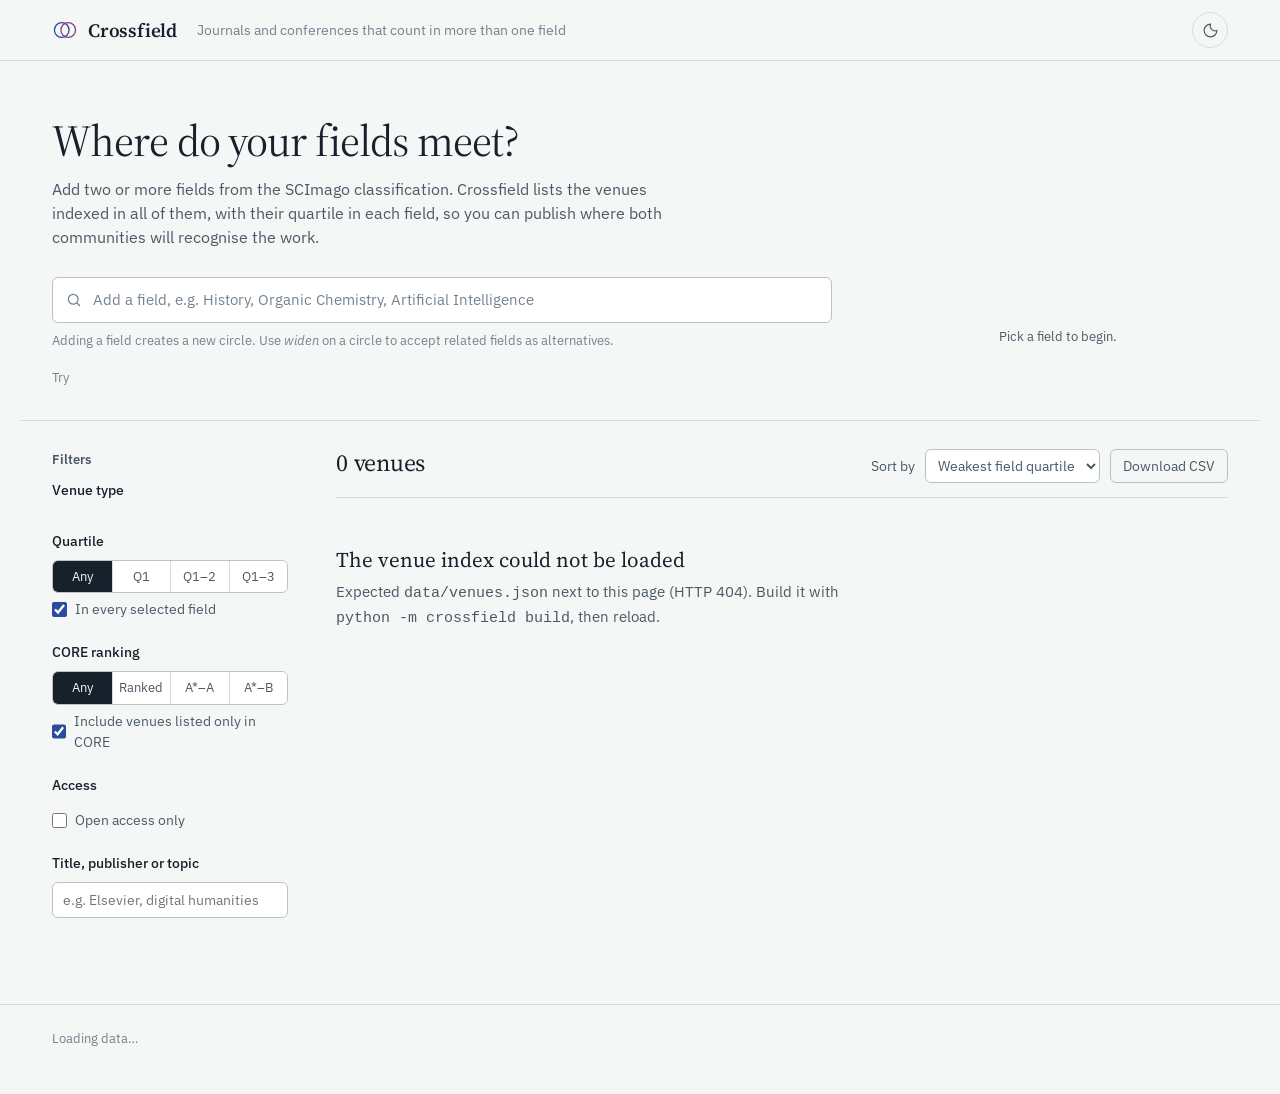
==== site/index.html @ 9af400eb "done basic implementation" ====
<!doctype html>
<html lang="en">
<head>
  <meta charset="utf-8">
  <meta name="viewport" content="width=device-width, initial-scale=1">
  <title>Crossfield</title>
  <meta name="description" content="Find journals and conferences that count in more than one scientific field, from SCImago and CORE rankings.">
  <link rel="icon" href="assets/favicon.svg" type="image/svg+xml">
  <link rel="preconnect" href="https://fonts.googleapis.com">
  <link rel="preconnect" href="https://fonts.gstatic.com" crossorigin>
  <link href="https://fonts.googleapis.com/css2?family=IBM+Plex+Sans:ital,wght@0,400;0,500;0,600;1,400&family=Source+Serif+4:ital,opsz,wght@0,8..60,400;0,8..60,600;1,8..60,400&display=swap" rel="stylesheet">
  <link rel="stylesheet" href="assets/style.css">
  <script src="assets/app.js" defer></script>
</head>
<body>
  <header class="masthead">
    <div class="wrap masthead-row">
      <a class="brand" href="./" aria-label="Crossfield, start over">
        <svg class="brand-mark" viewBox="0 0 32 32" aria-hidden="true"><circle cx="12" cy="16" r="9"/><circle cx="20" cy="16" r="9"/></svg>
        <span>Crossfield</span>
      </a>
      <p class="tagline">Journals and conferences that count in more than one field</p>
      <button class="theme-toggle" type="button" id="theme-toggle" aria-label="Switch colour theme">
        <svg viewBox="0 0 24 24" aria-hidden="true"><path d="M12 3a9 9 0 1 0 9 9 7 7 0 0 1-9-9z"/></svg>
      </button>
    </div>
  </header>

  <main>
    <section class="query wrap" aria-labelledby="query-title">
      <div class="query-text">
        <h1 id="query-title">Where do your fields meet?</h1>
        <p class="lede">Add two or more fields from the SCImago classification. Crossfield lists the venues indexed in all of them, with their quartile in each field, so you can publish where both communities will recognise the work.</p>

        <ol class="sectors" id="sectors" aria-label="Selected fields"></ol>

        <div class="add-field">
          <label for="field-input" class="visually-hidden">Add a field</label>
          <div class="combo" id="combo">
            <svg class="combo-icon" viewBox="0 0 24 24" aria-hidden="true"><circle cx="11" cy="11" r="6.5"/><path d="m20 20-4.2-4.2"/></svg>
            <input id="field-input" type="text" autocomplete="off" spellcheck="false"
                   placeholder="Add a field, e.g. History, Organic Chemistry, Artificial Intelligence"
                   role="combobox" aria-expanded="false" aria-controls="field-list" aria-autocomplete="list">
            <ul class="combo-list" id="field-list" role="listbox" hidden></ul>
          </div>
          <p class="hint" id="add-hint">Adding a field creates a new circle. Use <em>widen</em> on a circle to accept related fields as alternatives.</p>
        </div>

        <div class="presets" id="presets" aria-label="Examples">
          <span class="presets-label">Try</span>
        </div>
      </div>

      <figure class="diagram" aria-live="polite">
        <svg id="venn" viewBox="0 20 320 200" role="img" aria-label="Overlap of the selected fields"></svg>
        <figcaption id="venn-caption">Pick a field to begin.</figcaption>
      </figure>
    </section>

    <div class="notice wrap" id="notice" hidden></div>

    <section class="workspace wrap" id="workspace">
      <aside class="filters" aria-label="Filters">
        <details open id="filters-details">
          <summary>Filters</summary>

          <fieldset>
            <legend>Venue type</legend>
            <div id="type-filters" class="checks"></div>
          </fieldset>

          <fieldset>
            <legend>Quartile</legend>
            <div class="segmented" id="quartile-filter" role="radiogroup" aria-label="Minimum quartile">
              <button type="button" data-q="0" aria-pressed="true">Any</button>
              <button type="button" data-q="1">Q1</button>
              <button type="button" data-q="2">Q1–2</button>
              <button type="button" data-q="3">Q1–3</button>
            </div>
            <label class="check"><input type="checkbox" id="q-each" checked> In every selected field</label>
          </fieldset>

          <fieldset>
            <legend>CORE ranking</legend>
            <div class="segmented" id="core-filter" role="radiogroup" aria-label="CORE rank">
              <button type="button" data-core="any" aria-pressed="true">Any</button>
              <button type="button" data-core="ranked">Ranked</button>
              <button type="button" data-core="2">A*–A</button>
              <button type="button" data-core="3">A*–B</button>
            </div>
            <label class="check"><input type="checkbox" id="core-only" checked> Include venues listed only in CORE</label>
          </fieldset>

          <fieldset>
            <legend>Access</legend>
            <label class="check"><input type="checkbox" id="oa-only"> Open access only</label>
          </fieldset>

          <fieldset>
            <legend><label for="text-filter">Title, publisher or topic</label></legend>
            <input type="search" id="text-filter" class="text-input" placeholder="e.g. Elsevier, digital humanities">
          </fieldset>

          <fieldset id="match-fieldset" hidden>
            <legend>Overlap</legend>
            <label for="min-match" class="range-label">Indexed in <output id="min-match-out">all fields</output></label>
            <input type="range" id="min-match" min="1" max="2" step="1" value="2">
          </fieldset>
        </details>
      </aside>

      <section class="results" aria-labelledby="results-title">
        <div class="results-head">
          <h2 id="results-title"><span id="result-count">0</span> <span id="result-noun">venues</span></h2>
          <div class="results-tools">
            <label for="sort">Sort by</label>
            <select id="sort">
              <option value="balance">Weakest field quartile</option>
              <option value="sjr">SJR</option>
              <option value="h">H-index</option>
              <option value="core">CORE rank</option>
              <option value="title">Title</option>
            </select>
            <button type="button" class="button-quiet" id="export">Download CSV</button>
          </div>
        </div>
        <ol class="venues" id="venues"></ol>
        <div class="empty" id="empty" hidden></div>
        <button type="button" class="button-more" id="more" hidden>Show more</button>
      </section>
    </section>
  </main>

  <footer class="colophon">
    <div class="wrap" id="colophon">
      <p>Loading data…</p>
    </div>
  </footer>
</body>
</html>
---- site/assets/style.css ----
/* Crossfield — a quiet instrument for finding interdisciplinary venues.
   Two typefaces: Source Serif 4 for venue names and headings (they read as
   references), IBM Plex Sans with tabular figures for interface and metrics. */

:root {
  --paper: #f5f7f6;
  --surface: #ffffff;
  --ink: #17212b;
  --ink-2: #4b5966;
  --ink-3: #74828e;
  --rule: #d6dedb;
  --rule-strong: #b8c4c0;
  --link: #2a4c9e;
  --focus: #2a4c9e;

  /* fields — one colour per circle, in the order fields are added */
  --f0: #2a4c9e;
  --f1: #8e3f7e;
  --f2: #0f7b85;
  --f3: #946414;
  --f4: #5a5fb3;
  --f5: #5d7a26;

  /* SCImago quartile convention: green to red */
  --q1: #23774a;
  --q2: #a3b842;
  --q3: #e6a845;
  --q4: #c0442e;
  --q1-ink: #ffffff;
  --q2-ink: #17212b;
  --q3-ink: #17212b;
  --q4-ink: #ffffff;

  --serif: "Source Serif 4", "Iowan Old Style", Georgia, serif;
  --sans: "IBM Plex Sans", system-ui, -apple-system, "Segoe UI", sans-serif;
  --radius: 6px;
  color-scheme: light;
}

@media (prefers-color-scheme: dark) {
  :root:not([data-theme="light"]) {
    --paper: #101519;
    --surface: #161d22;
    --ink: #e2e8ec;
    --ink-2: #a9b5bf;
    --ink-3: #7f8c97;
    --rule: #26313a;
    --rule-strong: #384652;
    --link: #93b0f2;
    --focus: #93b0f2;
    --f0: #7f9ff0;
    --f1: #d58cc4;
    --f2: #5cc0c8;
    --f3: #d8a95a;
    --f4: #a3a7f0;
    --f5: #a5c46a;
    --q1: #3f9e69;
    --q2: #b7cb5a;
    --q3: #eab35e;
    --q4: #d9634c;
    --q1-ink: #0d1a12;
    --q4-ink: #1b0b07;
    color-scheme: dark;
  }
}
:root[data-theme="dark"] {
  --paper: #101519;
  --surface: #161d22;
  --ink: #e2e8ec;
  --ink-2: #a9b5bf;
  --ink-3: #7f8c97;
  --rule: #26313a;
  --rule-strong: #384652;
  --link: #93b0f2;
  --focus: #93b0f2;
  --f0: #7f9ff0;
  --f1: #d58cc4;
  --f2: #5cc0c8;
  --f3: #d8a95a;
  --f4: #a3a7f0;
  --f5: #a5c46a;
  --q1: #3f9e69;
  --q2: #b7cb5a;
  --q3: #eab35e;
  --q4: #d9634c;
  --q1-ink: #0d1a12;
  --q4-ink: #1b0b07;
  color-scheme: dark;
}

*, *::before, *::after { box-sizing: border-box; }

html { -webkit-text-size-adjust: 100%; }

body {
  margin: 0;
  background: var(--paper);
  color: var(--ink);
  font: 400 15px/1.5 var(--sans);
  font-variant-numeric: tabular-nums;
  -webkit-font-smoothing: antialiased;
}

a { color: var(--link); text-underline-offset: 2px; text-decoration-thickness: 1px; }
a:hover { text-decoration-thickness: 2px; }

:focus-visible { outline: 2px solid var(--focus); outline-offset: 2px; border-radius: 3px; }

button, input, select { font: inherit; color: inherit; }

[hidden] { display: none !important; }

.visually-hidden {
  position: absolute; width: 1px; height: 1px; overflow: hidden;
  clip: rect(0 0 0 0); white-space: nowrap;
}

.wrap { max-width: 1240px; margin: 0 auto; padding: 0 16px; }
@media (min-width: 720px) { .wrap { padding: 0 32px; } }

/* ------------------------------------------------------------ masthead */

.masthead { border-bottom: 1px solid var(--rule); }
.masthead-row { display: flex; align-items: center; gap: 20px; min-height: 60px; }

.brand {
  display: inline-flex; align-items: center; gap: 10px;
  color: var(--ink); text-decoration: none;
  font: 600 19px/1 var(--serif); letter-spacing: -0.01em;
}
.brand-mark { width: 26px; height: 26px; }
.brand-mark circle { fill: none; stroke-width: 1.6; }
.brand-mark circle:first-child { stroke: var(--f0); }
.brand-mark circle:last-child { stroke: var(--f1); }

.tagline { margin: 0; color: var(--ink-3); font-size: 14px; flex: 1; }
@media (max-width: 640px) { .tagline { display: none; } .brand { flex: 1; } }

.theme-toggle {
  width: 36px; height: 36px; display: grid; place-items: center;
  background: none; border: 1px solid var(--rule); border-radius: 50%; cursor: pointer;
}
.theme-toggle svg { width: 17px; height: 17px; fill: none; stroke: var(--ink-2); stroke-width: 1.6; }
.theme-toggle:hover { border-color: var(--rule-strong); }

/* --------------------------------------------------------------- query */

.query {
  display: grid; grid-template-columns: minmax(0, 1fr); gap: 32px;
  padding-top: 40px; padding-bottom: 32px;
}
@media (min-width: 900px) {
  .query { grid-template-columns: minmax(0, 1fr) 340px; gap: 56px; padding-top: 56px; }
}

h1 {
  margin: 0 0 12px;
  font: 400 clamp(30px, 4.2vw, 44px)/1.08 var(--serif);
  letter-spacing: -0.02em;
  font-variation-settings: "opsz" 60;
}
.lede { margin: 0 0 28px; max-width: 62ch; color: var(--ink-2); font-size: 16px; }

/* selected fields */
.sectors { list-style: none; margin: 0 0 12px; padding: 0; display: grid; gap: 8px; }
.sectors:empty { display: none; }

.sector {
  display: grid; grid-template-columns: 14px minmax(0, 1fr) auto; gap: 12px; align-items: start;
  padding: 10px 10px 10px 14px;
  background: var(--surface); border: 1px solid var(--rule); border-radius: var(--radius);
}
.sector-swatch {
  width: 14px; height: 14px; margin-top: 4px; border-radius: 50%;
  border: 2px solid var(--c); background: color-mix(in srgb, var(--c) 18%, transparent);
}
.sector-terms { display: flex; flex-wrap: wrap; gap: 6px; align-items: center; min-width: 0; }
.term {
  display: inline-flex; align-items: center; gap: 4px; max-width: 100%;
  padding: 2px 4px 2px 9px; border-radius: 999px;
  background: color-mix(in srgb, var(--c) 10%, transparent);
  border: 1px solid color-mix(in srgb, var(--c) 35%, transparent);
  font-size: 14px;
}
.term-name { overflow: hidden; text-overflow: ellipsis; white-space: nowrap; }
.term-kind { color: var(--ink-3); font-size: 12px; white-space: nowrap; }
.term-or { color: var(--ink-3); font-size: 12px; font-style: italic; }
.term button, .sector-remove {
  width: 22px; height: 22px; display: grid; place-items: center; flex: none;
  border: 0; border-radius: 50%; background: none; cursor: pointer; color: var(--ink-3);
}
.term button:hover, .sector-remove:hover { color: var(--ink); background: color-mix(in srgb, var(--ink) 8%, transparent); }
.term button svg, .sector-remove svg { width: 12px; height: 12px; stroke: currentColor; stroke-width: 2; }

.sector-actions { display: flex; align-items: center; gap: 2px; }
.sector-widen {
  border: 0; background: none; cursor: pointer; color: var(--link);
  font-size: 13px; padding: 2px 6px; border-radius: 4px;
}
.sector-widen:hover { text-decoration: underline; }
.sector-widen[aria-pressed="true"] { background: color-mix(in srgb, var(--link) 12%, transparent); text-decoration: none; }

/* combobox */
.add-field { margin-bottom: 18px; }
.combo { position: relative; }
.combo-icon {
  position: absolute; left: 13px; top: 50%; width: 18px; height: 18px; transform: translateY(-50%);
  fill: none; stroke: var(--ink-3); stroke-width: 1.7; pointer-events: none;
}
.combo input {
  width: 100%; height: 46px; padding: 0 14px 0 40px;
  background: var(--surface); border: 1px solid var(--rule-strong); border-radius: var(--radius);
  font-size: 15px;
}
.combo input::placeholder { color: var(--ink-3); }
.combo input:focus { outline: none; border-color: var(--focus); box-shadow: 0 0 0 3px color-mix(in srgb, var(--focus) 18%, transparent); }
.combo.widening input { border-color: var(--wc); box-shadow: 0 0 0 3px color-mix(in srgb, var(--wc) 18%, transparent); }

.combo-list {
  position: absolute; z-index: 20; left: 0; right: 0; top: calc(100% + 4px);
  max-height: 340px; overflow: auto; margin: 0; padding: 4px; list-style: none;
  background: var(--surface); border: 1px solid var(--rule-strong); border-radius: var(--radius);
  box-shadow: 0 12px 32px -12px rgb(16 24 32 / 0.28);
}
.combo-list li {
  display: flex; justify-content: space-between; gap: 12px; align-items: baseline;
  padding: 7px 10px; border-radius: 4px; cursor: pointer;
}
.combo-list li[aria-selected="true"] { background: color-mix(in srgb, var(--link) 11%, transparent); }
.combo-list .opt-name mark { background: none; color: inherit; font-weight: 600; }
.combo-list .opt-meta { color: var(--ink-3); font-size: 13px; white-space: nowrap; }
.combo-list .opt-area .opt-name { font-weight: 500; }
.combo-list .opt-empty { cursor: default; color: var(--ink-3); }

.hint { margin: 8px 0 0; color: var(--ink-3); font-size: 13px; }

.presets { display: flex; flex-wrap: wrap; gap: 6px 8px; align-items: center; }
.presets-label { color: var(--ink-3); font-size: 13px; margin-right: 2px; }
.preset {
  border: 1px dashed var(--rule-strong); background: none; border-radius: 999px;
  padding: 3px 11px; font-size: 13px; color: var(--ink-2); cursor: pointer;
}
.preset:hover { border-style: solid; color: var(--ink); }

/* diagram: the one expressive element on the page */
.diagram { margin: 0 auto; align-self: start; width: 100%; max-width: 320px; }
@media (min-width: 900px) { .diagram { position: sticky; top: 24px; } }
#venn { width: 100%; height: auto; display: block; overflow: visible; }
#venn .circle { stroke-width: 1.5; transition: cx 0.5s cubic-bezier(.3,.7,.2,1), cy 0.5s cubic-bezier(.3,.7,.2,1), r 0.5s cubic-bezier(.3,.7,.2,1); }
#venn .outline { fill: none; stroke: var(--rule-strong); stroke-dasharray: 3 4; }
#venn text { paint-order: stroke; stroke: var(--paper); stroke-width: 5px; stroke-linejoin: round; }
#venn .count { font: 400 40px/1 var(--serif); fill: var(--ink); text-anchor: middle; dominant-baseline: central; }
#venn .count-sub { font: 500 11px/1 var(--sans); fill: var(--ink-2); text-anchor: middle; }
#venn .sector-count { font: 500 12px/1 var(--sans); text-anchor: middle; dominant-baseline: central; }
figcaption { margin-top: 10px; color: var(--ink-2); font-size: 13px; text-align: center; }
@media (prefers-reduced-motion: reduce) { #venn .circle { transition: none; } }

/* notice */
.notice {
  margin-bottom: 20px;
}
.notice-inner {
  padding: 12px 16px; border-left: 3px solid var(--f3);
  background: color-mix(in srgb, var(--f3) 9%, var(--surface));
  border-radius: 0 var(--radius) var(--radius) 0;
  font-size: 14px; color: var(--ink-2);
}
.notice-inner strong { color: var(--ink); font-weight: 600; }

/* ----------------------------------------------------------- workspace */

.workspace { display: grid; grid-template-columns: minmax(0, 1fr); gap: 28px; padding-bottom: 64px; border-top: 1px solid var(--rule); padding-top: 28px; }
@media (min-width: 900px) { .workspace { grid-template-columns: 236px minmax(0, 1fr); gap: 48px; } }

.filters details > summary {
  list-style: none; cursor: pointer;
  font: 600 13px/1 var(--sans); color: var(--ink-2); padding: 4px 0 14px;
}
.filters details > summary::-webkit-details-marker { display: none; }
.filters details > summary::after { content: " +"; color: var(--ink-3); }
.filters details[open] > summary::after { content: " −"; }
@media (min-width: 900px) {
  .filters details > summary { pointer-events: none; }
  .filters details > summary::after, .filters details[open] > summary::after { content: none; }
  .filters { position: sticky; top: 16px; align-self: start; max-height: calc(100vh - 32px); overflow: hidden auto; }
}

fieldset { border: 0; margin: 0 0 22px; padding: 0; min-width: 0; }
legend { padding: 0; margin-bottom: 8px; font-weight: 500; font-size: 14px; }

.checks { display: grid; gap: 4px; }
.check { display: flex; align-items: center; gap: 8px; font-size: 14px; color: var(--ink-2); cursor: pointer; margin-top: 6px; }
.checks .check { margin-top: 0; justify-content: flex-start; }
.check input { accent-color: var(--link); width: 15px; height: 15px; margin: 0; }
.check .n { margin-left: auto; color: var(--ink-3); font-size: 12px; }

.segmented {
  display: grid; grid-auto-flow: column; grid-auto-columns: 1fr;
  border: 1px solid var(--rule-strong); border-radius: var(--radius); overflow: hidden;
}
.segmented button {
  border: 0; background: var(--surface); padding: 6px 4px; font-size: 13px; cursor: pointer; color: var(--ink-2);
}
.segmented button + button { border-left: 1px solid var(--rule); }
.segmented button[aria-pressed="true"] { background: var(--ink); color: var(--paper); }
.segmented button:focus-visible { outline-offset: -3px; }

.text-input {
  width: 100%; height: 36px; padding: 0 10px; font-size: 14px;
  background: var(--surface); border: 1px solid var(--rule-strong); border-radius: var(--radius);
}
.range-label { display: block; font-size: 14px; color: var(--ink-2); margin-bottom: 6px; }
input[type="range"] { width: 100%; accent-color: var(--link); }

/* results */
.results-head {
  display: flex; flex-wrap: wrap; gap: 12px 24px; justify-content: space-between; align-items: baseline;
  padding-bottom: 14px; border-bottom: 1px solid var(--rule);
}
h2 { margin: 0; font: 400 24px/1.2 var(--serif); letter-spacing: -0.01em; }
.results-tools { display: flex; flex-wrap: wrap; align-items: center; gap: 10px; font-size: 14px; color: var(--ink-2); white-space: nowrap; }
.results-tools select {
  height: 34px; padding: 0 8px; background: var(--surface);
  border: 1px solid var(--rule-strong); border-radius: var(--radius); font-size: 14px;
}
.button-quiet {
  height: 34px; padding: 0 12px; background: none; cursor: pointer;
  border: 1px solid var(--rule-strong); border-radius: var(--radius); font-size: 14px;
}
.button-quiet:hover { border-color: var(--ink-3); }

.venues { list-style: none; margin: 0; padding: 0; }

.venue {
  display: grid; grid-template-columns: 2.4em minmax(0, 1fr); gap: 0 12px;
  padding: 20px 0; border-bottom: 1px solid var(--rule);
}
@media (min-width: 720px) { .venue { grid-template-columns: 2.6em minmax(0, 1fr) 128px; gap: 0 20px; } }

.v-num { color: var(--ink-3); font-size: 13px; text-align: right; padding-top: 4px; }

.v-title {
  margin: 0 0 4px; font: 600 18px/1.3 var(--serif); letter-spacing: -0.005em;
  font-variation-settings: "opsz" 24;
}
.v-title a { color: var(--ink); text-decoration: none; }
.v-title a:hover { color: var(--link); text-decoration: underline; }
.v-kind {
  display: inline-block; margin-left: 6px; vertical-align: 2px;
  font: 500 11px/1 var(--sans); color: var(--ink-2);
  padding: 3px 6px; border: 1px solid var(--rule-strong); border-radius: 3px;
}
.v-pub { margin: 0 0 10px; color: var(--ink-2); font-size: 14px; }

.v-fields { display: flex; flex-wrap: wrap; gap: 6px; margin-bottom: 10px; }
.v-field {
  display: inline-flex; align-items: stretch; font-size: 13px;
  border: 1px solid var(--rule); border-radius: 4px; overflow: hidden; background: var(--surface);
}
.v-field-name { display: inline-flex; align-items: center; gap: 6px; padding: 2px 8px; color: var(--ink-2); }
.v-field-name::before { content: ""; width: 8px; height: 8px; border-radius: 50%; background: var(--c); }
.v-field.miss { opacity: 0.55; }
.v-field.miss .v-field-name::before { background: none; border: 1.5px solid var(--c); width: 5px; height: 5px; }

.qchip { display: inline-grid; place-items: center; min-width: 28px; padding: 2px 6px; font: 600 12px/1.4 var(--sans); }
.qchip.q1 { background: var(--q1); color: var(--q1-ink); }
.qchip.q2 { background: var(--q2); color: var(--q2-ink); }
.qchip.q3 { background: var(--q3); color: var(--q3-ink); }
.qchip.q4 { background: var(--q4); color: var(--q4-ink); }
.qchip.q0 { background: var(--rule); color: var(--ink-2); font-weight: 500; }

.v-detail { margin: 0 0 4px; font-size: 14px; color: var(--ink-2); max-width: 78ch; }
.v-detail .lbl { color: var(--ink-3); }
.v-detail .hit { color: var(--ink); font-weight: 500; }
.v-links { display: flex; flex-wrap: wrap; gap: 4px 16px; margin-top: 8px; font-size: 14px; }
.v-links a { display: inline-flex; align-items: center; gap: 4px; }
.v-links svg { width: 12px; height: 12px; fill: none; stroke: currentColor; stroke-width: 2; }

.v-metrics {
  grid-column: 2; display: flex; flex-wrap: wrap; gap: 4px 18px; margin-top: 10px;
}
@media (min-width: 720px) {
  .v-metrics { grid-column: 3; grid-row: 1; flex-direction: column; gap: 8px; margin-top: 2px; text-align: right; }
}
.metric { display: flex; flex-direction: column; gap: 1px; }
.metric dt { font-size: 12px; color: var(--ink-3); }
.metric dd { margin: 0; font-size: 16px; font-weight: 500; color: var(--ink); }
.metric dd.core { font-family: var(--serif); font-weight: 600; }
.metric dd.muted { color: var(--ink-3); font-weight: 400; font-size: 14px; }
@media (max-width: 719px) { .metric { flex-direction: row; gap: 6px; align-items: baseline; } }

.empty { padding: 48px 0; color: var(--ink-2); max-width: 56ch; }
.empty h3 { margin: 0 0 8px; font: 400 21px/1.3 var(--serif); color: var(--ink); }
.empty p { margin: 0 0 8px; }

.button-more {
  display: block; margin: 24px auto 0; padding: 10px 22px; cursor: pointer;
  background: var(--surface); border: 1px solid var(--rule-strong); border-radius: 999px; font-size: 14px;
}
.button-more:hover { border-color: var(--ink-3); }

/* colophon */
.colophon { border-top: 1px solid var(--rule); padding: 24px 0 40px; color: var(--ink-3); font-size: 13px; }
.colophon p { margin: 0 0 6px; max-width: 100ch; }
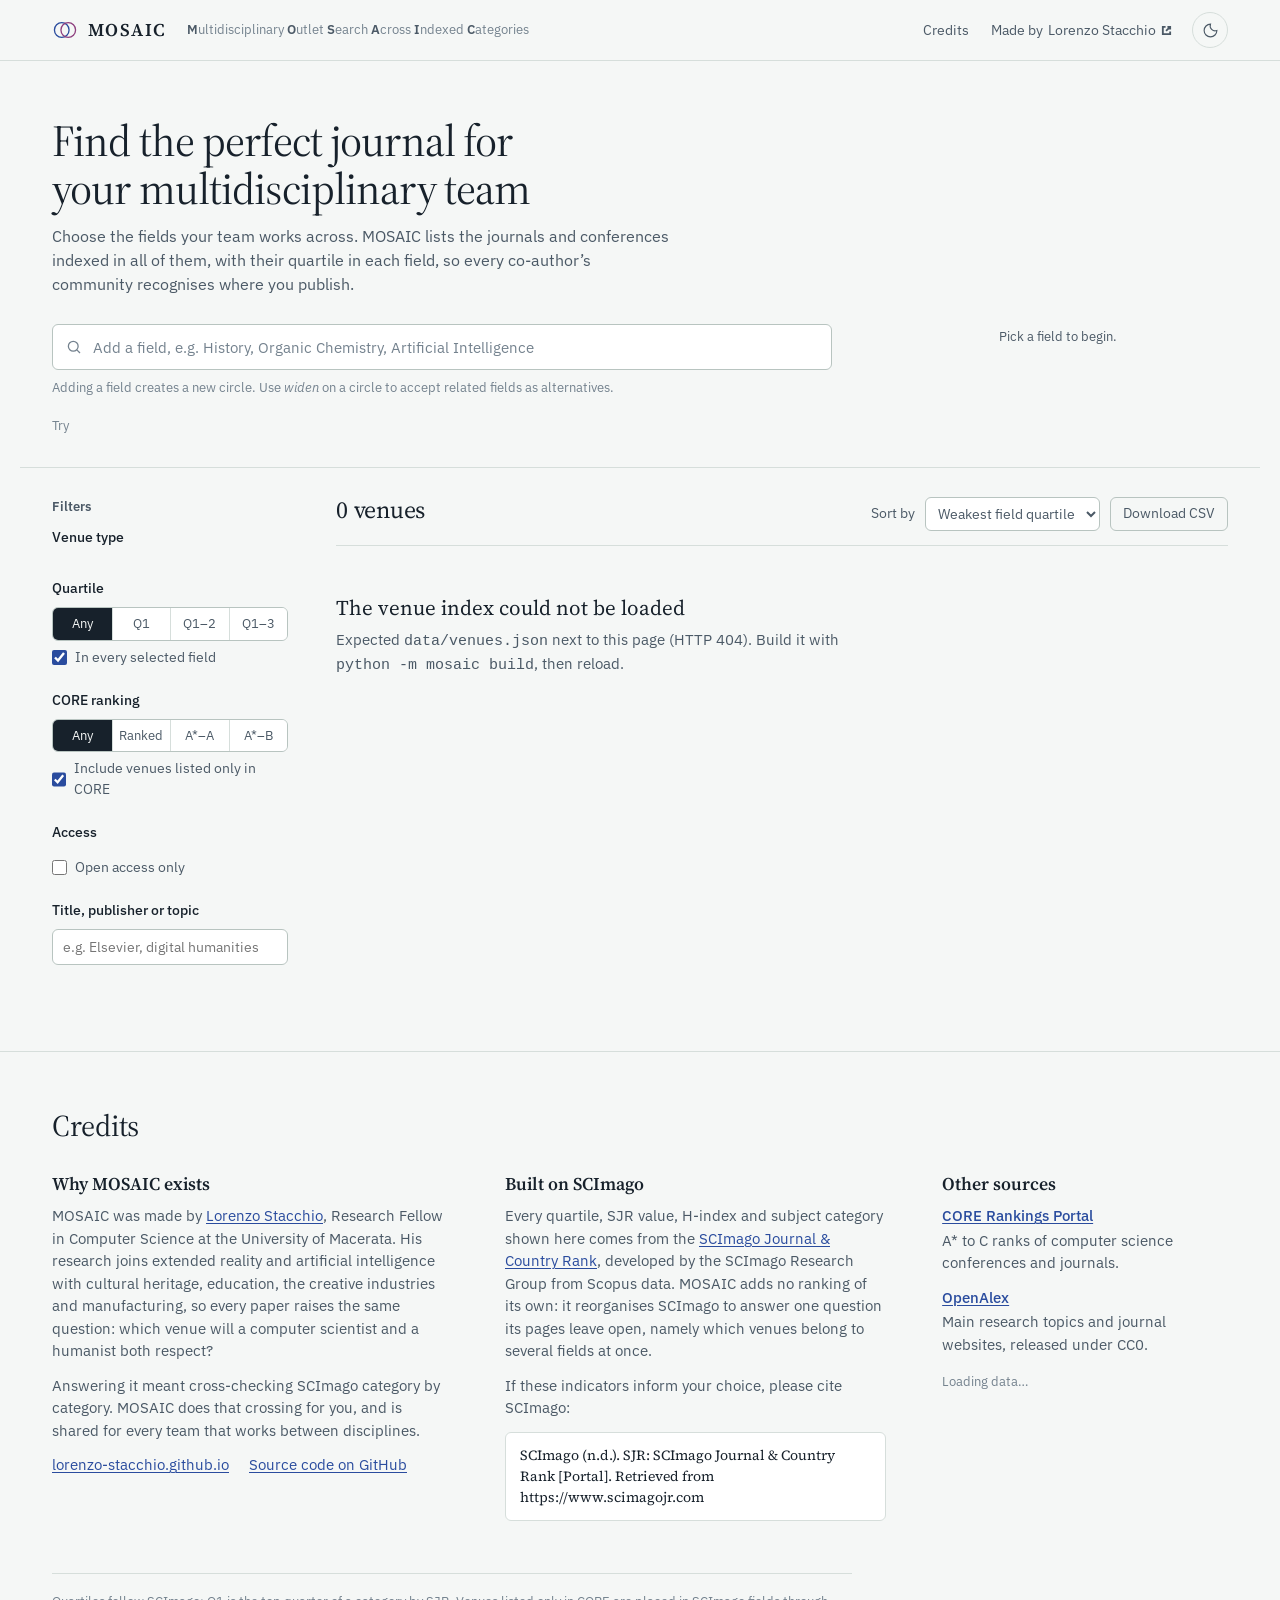
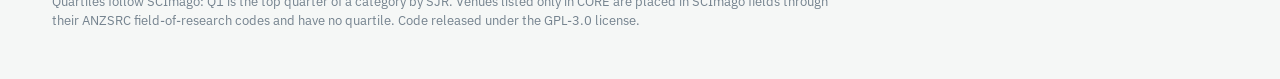
==== commit cd92dfb8: "update fix websites 2" ====
--- a/site/index.html
+++ b/site/index.html
@@ -3,8 +3,9 @@
 <head>
   <meta charset="utf-8">
   <meta name="viewport" content="width=device-width, initial-scale=1">
-  <title>Crossfield</title>
-  <meta name="description" content="Find journals and conferences that count in more than one scientific field, from SCImago and CORE rankings.">
+  <title>MOSAIC: journal search for multidisciplinary teams</title>
+  <meta name="description" content="Find the right journal or conference for your multidisciplinary team: venues indexed in all your fields, with their quartile in each, from SCImago and CORE rankings.">
+  <meta name="author" content="Lorenzo Stacchio">
   <link rel="icon" href="assets/favicon.svg" type="image/svg+xml">
   <link rel="preconnect" href="https://fonts.googleapis.com">
   <link rel="preconnect" href="https://fonts.gstatic.com" crossorigin>
@@ -15,11 +16,15 @@
 <body>
   <header class="masthead">
     <div class="wrap masthead-row">
-      <a class="brand" href="./" aria-label="Crossfield, start over">
+      <a class="brand" href="./" aria-label="MOSAIC, start a new search">
         <svg class="brand-mark" viewBox="0 0 32 32" aria-hidden="true"><circle cx="12" cy="16" r="9"/><circle cx="20" cy="16" r="9"/></svg>
-        <span>Crossfield</span>
+        <span class="brand-name">MOSAIC</span>
       </a>
-      <p class="tagline">Journals and conferences that count in more than one field</p>
+      <p class="tagline" aria-label="Multidisciplinary Outlet Search Across Indexed Categories"><b>M</b>ultidisciplinary <b>O</b>utlet <b>S</b>earch <b>A</b>cross <b>I</b>ndexed <b>C</b>ategories</p>
+      <nav class="nav" aria-label="Site">
+        <a href="#credits">Credits</a>
+        <a href="https://lorenzo-stacchio.github.io/" class="nav-maker" rel="author"><span class="nav-made">Made by </span><span class="nav-full">Lorenzo Stacchio</span><span class="nav-short" aria-hidden="true">L. Stacchio</span><svg viewBox="0 0 12 12" aria-hidden="true"><path d="M5 2H2v8h8V7M7 2h3v3M10 2 5.5 6.5"/></svg></a>
+      </nav>
       <button class="theme-toggle" type="button" id="theme-toggle" aria-label="Switch colour theme">
         <svg viewBox="0 0 24 24" aria-hidden="true"><path d="M12 3a9 9 0 1 0 9 9 7 7 0 0 1-9-9z"/></svg>
       </button>
@@ -29,8 +34,8 @@
   <main>
     <section class="query wrap" aria-labelledby="query-title">
       <div class="query-text">
-        <h1 id="query-title">Where do your fields meet?</h1>
-        <p class="lede">Add two or more fields from the SCImago classification. Crossfield lists the venues indexed in all of them, with their quartile in each field, so you can publish where both communities will recognise the work.</p>
+        <h1 id="query-title">Find the perfect journal for your multidisciplinary team</h1>
+        <p class="lede">Choose the fields your team works across. MOSAIC lists the journals and conferences indexed in all of them, with their quartile in each field, so every co-author&rsquo;s community recognises where you publish.</p>
 
         <ol class="sectors" id="sectors" aria-label="Selected fields"></ol>
 
@@ -131,9 +136,37 @@
     </section>
   </main>
 
-  <footer class="colophon">
-    <div class="wrap" id="colophon">
-      <p>Loading data…</p>
+  <footer class="credits" id="credits" aria-labelledby="credits-title">
+    <div class="wrap">
+      <h2 id="credits-title">Credits</h2>
+      <div class="credits-grid">
+        <section class="credit" aria-labelledby="maker-title">
+          <h3 id="maker-title">Why MOSAIC exists</h3>
+          <p>MOSAIC was made by <a href="https://lorenzo-stacchio.github.io/" rel="author">Lorenzo Stacchio</a>, Research Fellow in Computer Science at the University of Macerata. His research joins extended reality and artificial intelligence with cultural heritage, education, the creative industries and manufacturing, so every paper raises the same question: which venue will a computer scientist and a humanist both respect?</p>
+          <p>Answering it meant cross-checking SCImago category by category. MOSAIC does that crossing for you, and is shared for every team that works between disciplines.</p>
+          <p class="credit-links">
+            <a href="https://lorenzo-stacchio.github.io/" rel="author">lorenzo-stacchio.github.io</a>
+            <a href="https://github.com/lorenzo-stacchio/Scimago-Scraper-for-Multidisciplinar-Computer-Science-">Source code on GitHub</a>
+          </p>
+        </section>
+
+        <section class="credit" aria-labelledby="scimago-title">
+          <h3 id="scimago-title">Built on SCImago</h3>
+          <p>Every quartile, SJR value, H-index and subject category shown here comes from the <a href="https://www.scimagojr.com">SCImago Journal &amp; Country Rank</a>, developed by the SCImago Research Group from Scopus data. MOSAIC adds no ranking of its own: it reorganises SCImago to answer one question its pages leave open, namely which venues belong to several fields at once.</p>
+          <p>If these indicators inform your choice, please cite SCImago:</p>
+          <p class="citation" id="scimago-cite">SCImago (n.d.). SJR: SCImago Journal &amp; Country Rank [Portal]. Retrieved from https://www.scimagojr.com</p>
+        </section>
+
+        <section class="credit" aria-labelledby="sources-title">
+          <h3 id="sources-title">Other sources</h3>
+          <dl class="sources">
+            <div><dt><a href="https://portal.core.edu.au">CORE Rankings Portal</a></dt><dd>A* to C ranks of computer science conferences and journals.</dd></div>
+            <div><dt><a href="https://openalex.org">OpenAlex</a></dt><dd>Main research topics and journal websites, released under CC0.</dd></div>
+          </dl>
+          <p class="edition" id="data-edition">Loading data&hellip;</p>
+        </section>
+      </div>
+      <p class="fineprint">Quartiles follow SCImago: Q1 is the top quarter of a category by SJR. Venues listed only in CORE are placed in SCImago fields through their ANZSRC field-of-research codes and have no quartile. Code released under the GPL-3.0 license.</p>
     </div>
   </footer>
 </body>
--- a/site/assets/style.css
+++ b/site/assets/style.css
@@ -1,4 +1,4 @@
-/* Crossfield — a quiet instrument for finding interdisciplinary venues.
+/* MOSAIC — a quiet instrument for finding multidisciplinary venues.
    Two typefaces: Source Serif 4 for venue names and headings (they read as
    references), IBM Plex Sans with tabular figures for interface and metrics. */
 
@@ -90,7 +90,11 @@
 
 *, *::before, *::after { box-sizing: border-box; }
 
-html { -webkit-text-size-adjust: 100%; }
+html { -webkit-text-size-adjust: 100%; scrollbar-color: var(--rule-strong) transparent; }
+@media (prefers-reduced-motion: no-preference) { html { scroll-behavior: smooth; } }
+
+::selection { background: color-mix(in srgb, var(--f0) 24%, transparent); color: var(--ink); }
+input, select { caret-color: var(--link); }
 
 body {
   margin: 0;
@@ -126,15 +130,34 @@
 .brand {
   display: inline-flex; align-items: center; gap: 10px;
   color: var(--ink); text-decoration: none;
-  font: 600 19px/1 var(--serif); letter-spacing: -0.01em;
+  font: 600 18px/1 var(--serif); letter-spacing: 0.08em;
 }
 .brand-mark { width: 26px; height: 26px; }
 .brand-mark circle { fill: none; stroke-width: 1.6; }
 .brand-mark circle:first-child { stroke: var(--f0); }
 .brand-mark circle:last-child { stroke: var(--f1); }
 
-.tagline { margin: 0; color: var(--ink-3); font-size: 14px; flex: 1; }
-@media (max-width: 640px) { .tagline { display: none; } .brand { flex: 1; } }
+.tagline { margin: 0; color: var(--ink-3); font-size: 13px; flex: 1; }
+.tagline b { font-weight: 600; color: var(--ink-2); }
+
+.nav { display: flex; align-items: center; gap: 22px; font-size: 14px; }
+.nav a { color: var(--ink-2); text-decoration: none; display: inline-flex; align-items: center; gap: 5px; white-space: nowrap; }
+.nav-short { display: none; }
+.nav a:hover { color: var(--ink); text-decoration: underline; }
+.nav svg { width: 11px; height: 11px; fill: none; stroke: currentColor; stroke-width: 2; }
+
+@media (max-width: 1060px) { .tagline { visibility: hidden; } }
+@media (max-width: 640px) {
+  .tagline { display: none; }
+  .brand { flex: 1; }
+  .masthead-row { gap: 12px; }
+  .nav { gap: 14px; }
+  .nav-made { display: none; }
+}
+@media (max-width: 420px) {
+  .nav-full { display: none; }
+  .nav-short { display: inline; }
+}
 
 .theme-toggle {
   width: 36px; height: 36px; display: grid; place-items: center;
@@ -153,9 +176,12 @@
   .query { grid-template-columns: minmax(0, 1fr) 340px; gap: 56px; padding-top: 56px; }
 }
 
+h1, h2, h3 { text-wrap: balance; }
+
 h1 {
   margin: 0 0 12px;
-  font: 400 clamp(30px, 4.2vw, 44px)/1.08 var(--serif);
+  font-family: var(--serif); font-weight: 400; line-height: 1.08;
+  font-size: clamp(30px, 4.2vw, 44px);
   letter-spacing: -0.02em;
   font-variation-settings: "opsz" 60;
 }
@@ -260,9 +286,10 @@
   margin-bottom: 20px;
 }
 .notice-inner {
-  padding: 12px 16px; border-left: 3px solid var(--f3);
-  background: color-mix(in srgb, var(--f3) 9%, var(--surface));
-  border-radius: 0 var(--radius) var(--radius) 0;
+  padding: 12px 16px;
+  border: 1px solid color-mix(in srgb, var(--f3) 38%, transparent);
+  background: color-mix(in srgb, var(--f3) 8%, var(--surface));
+  border-radius: var(--radius);
   font-size: 14px; color: var(--ink-2);
 }
 .notice-inner strong { color: var(--ink); font-weight: 600; }
@@ -399,6 +426,29 @@
 }
 .button-more:hover { border-color: var(--ink-3); }
 
-/* colophon */
-.colophon { border-top: 1px solid var(--rule); padding: 24px 0 40px; color: var(--ink-3); font-size: 13px; }
-.colophon p { margin: 0 0 6px; max-width: 100ch; }
+/* credits */
+.credits { border-top: 1px solid var(--rule); padding: 56px 0 48px; scroll-margin-top: 8px; }
+.credits h2 { font-size: 30px; margin-bottom: 28px; font-variation-settings: "opsz" 48; }
+.credits-grid { display: grid; grid-template-columns: minmax(0, 1fr); gap: 36px; }
+@media (min-width: 900px) { .credits-grid { grid-template-columns: 1.25fr 1.2fr 0.9fr; gap: 56px; } }
+
+.credit h3 { margin: 0 0 10px; font: 600 18px/1.3 var(--serif); font-variation-settings: "opsz" 24; }
+.credit p { margin: 0 0 12px; color: var(--ink-2); max-width: 62ch; }
+.credit-links { display: flex; flex-wrap: wrap; gap: 6px 20px; }
+
+.citation {
+  padding: 12px 14px; font: 400 14px/1.5 var(--serif); color: var(--ink) !important;
+  background: var(--surface); border: 1px solid var(--rule); border-radius: var(--radius);
+  user-select: all; overflow-wrap: anywhere;
+}
+
+.sources { margin: 0 0 16px; }
+.sources div + div { margin-top: 12px; }
+.sources dt { font-weight: 500; }
+.sources dd { margin: 2px 0 0; color: var(--ink-2); }
+.credit .edition { font-size: 13px; color: var(--ink-3); }
+
+.fineprint {
+  margin: 40px 0 0; padding-top: 18px; border-top: 1px solid var(--rule);
+  color: var(--ink-3); font-size: 13px; max-width: 100ch;
+}
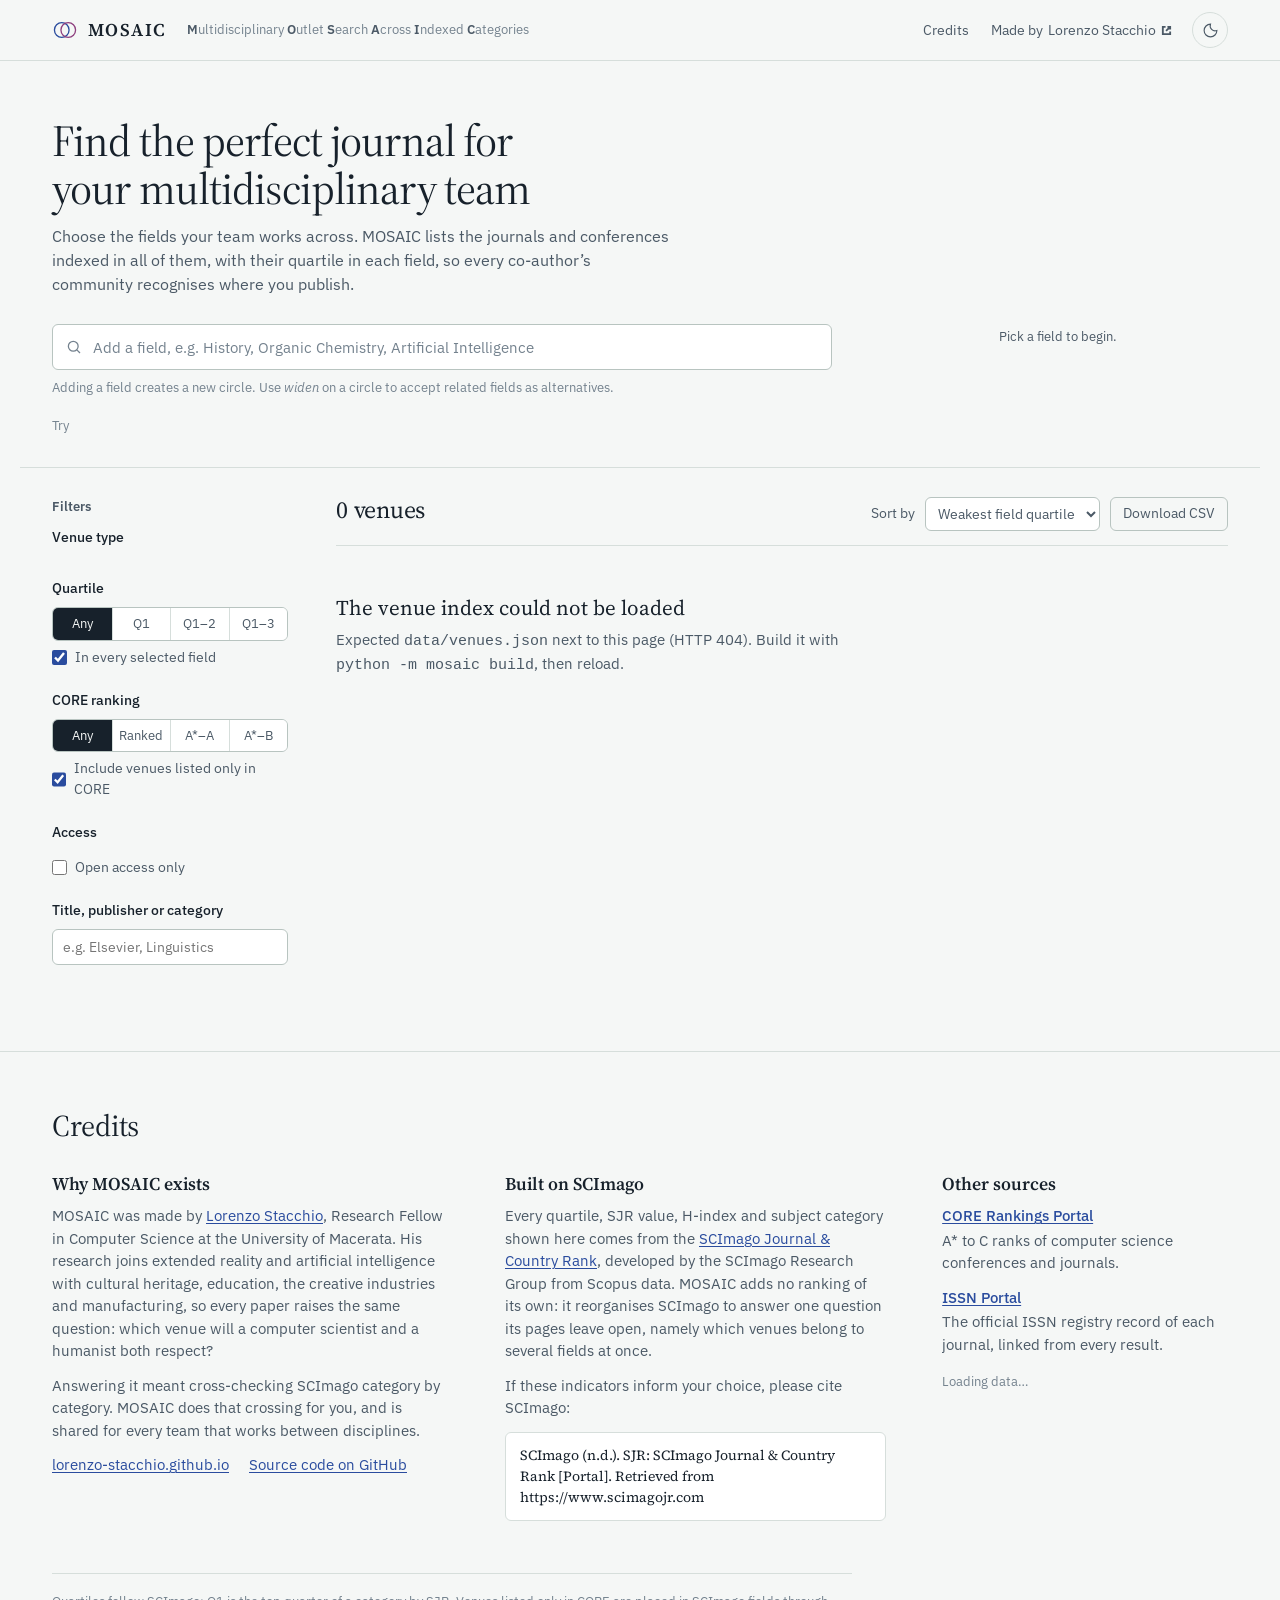
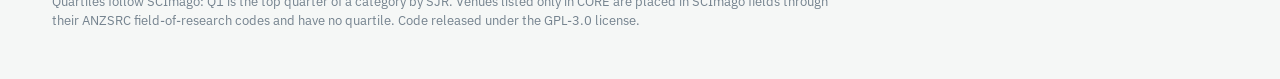
==== commit 887fa7ec: "Use full SCImago 2025 data and drop OpenAlex - Replace the Computer Science-only 2024 export with th" ====
--- a/site/index.html
+++ b/site/index.html
@@ -102,8 +102,8 @@
           </fieldset>
 
           <fieldset>
-            <legend><label for="text-filter">Title, publisher or topic</label></legend>
-            <input type="search" id="text-filter" class="text-input" placeholder="e.g. Elsevier, digital humanities">
+            <legend><label for="text-filter">Title, publisher or category</label></legend>
+            <input type="search" id="text-filter" class="text-input" placeholder="e.g. Elsevier, Linguistics">
           </fieldset>
 
           <fieldset id="match-fieldset" hidden>
@@ -146,7 +146,7 @@
           <p>Answering it meant cross-checking SCImago category by category. MOSAIC does that crossing for you, and is shared for every team that works between disciplines.</p>
           <p class="credit-links">
             <a href="https://lorenzo-stacchio.github.io/" rel="author">lorenzo-stacchio.github.io</a>
-            <a href="https://github.com/lorenzo-stacchio/Scimago-Scraper-for-Multidisciplinar-Computer-Science-">Source code on GitHub</a>
+            <a href="https://github.com/lorenzo-stacchio/mosaic">Source code on GitHub</a>
           </p>
         </section>
 
@@ -161,7 +161,7 @@
           <h3 id="sources-title">Other sources</h3>
           <dl class="sources">
             <div><dt><a href="https://portal.core.edu.au">CORE Rankings Portal</a></dt><dd>A* to C ranks of computer science conferences and journals.</dd></div>
-            <div><dt><a href="https://openalex.org">OpenAlex</a></dt><dd>Main research topics and journal websites, released under CC0.</dd></div>
+            <div><dt><a href="https://portal.issn.org">ISSN Portal</a></dt><dd>The official ISSN registry record of each journal, linked from every result.</dd></div>
           </dl>
           <p class="edition" id="data-edition">Loading data&hellip;</p>
         </section>
--- a/site/assets/style.css
+++ b/site/assets/style.css
@@ -398,6 +398,7 @@
 
 .v-detail { margin: 0 0 4px; font-size: 14px; color: var(--ink-2); max-width: 78ch; }
 .v-detail .lbl { color: var(--ink-3); }
+.v-detail.v-profile { color: var(--ink); }
 .v-detail .hit { color: var(--ink); font-weight: 500; }
 .v-links { display: flex; flex-wrap: wrap; gap: 4px 16px; margin-top: 8px; font-size: 14px; }
 .v-links a { display: inline-flex; align-items: center; gap: 4px; }
